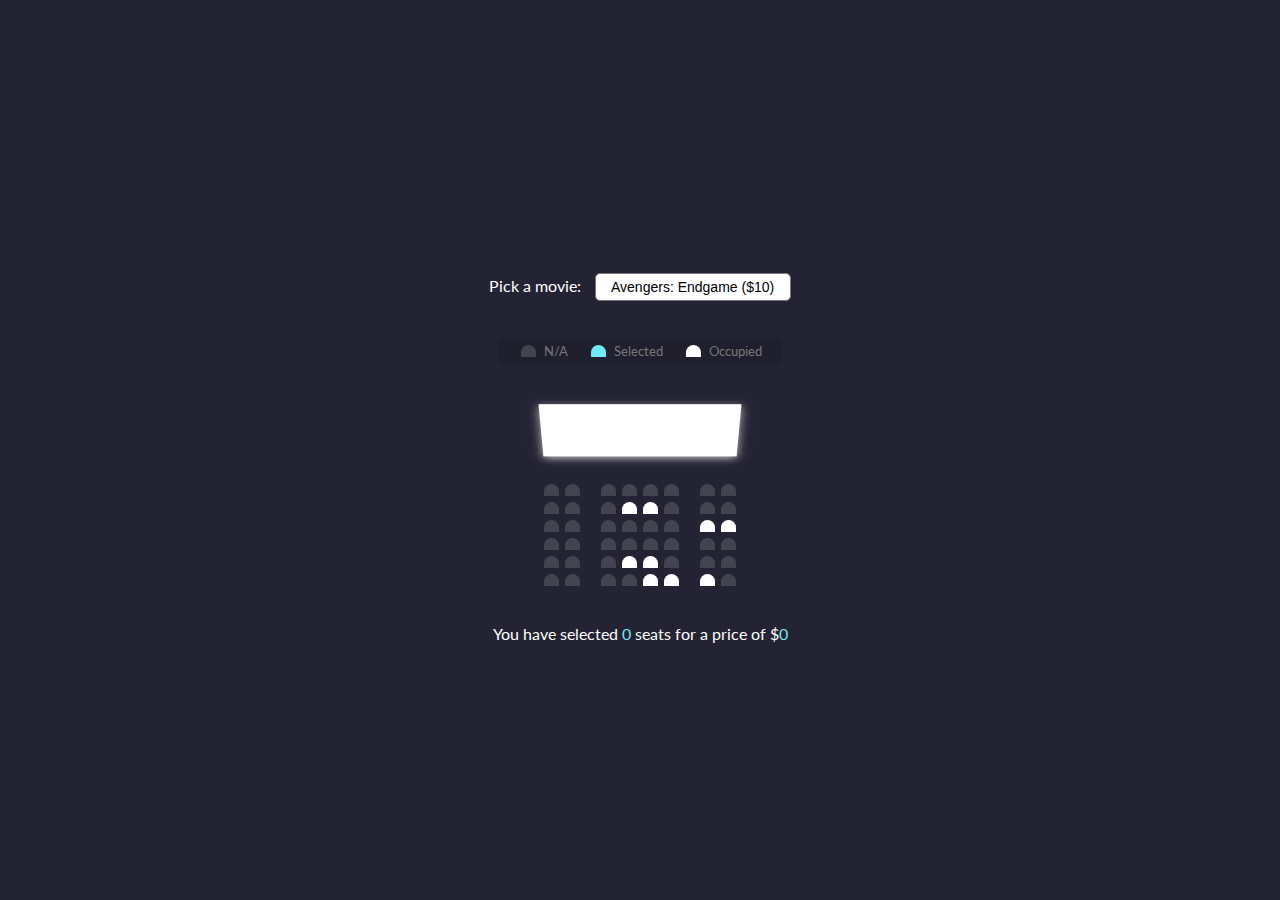
==== 02 - Movie Seat Booking/index.html @ 8b9b9609 "add html and basic css styles" ====
<!DOCTYPE html>
<html lang="en">
<head>
    <meta charset="UTF-8">
    <meta http-equiv="X-UA-Compatible" content="IE=edge">
    <meta name="viewport" content="width=device-width, initial-scale=1.0">
    <link rel="stylesheet" href="style.css">
    <script src="script.js" defer></script>
    <title>Movie Seat Booking</title>
</head>
<body>
    <div class="movie-container">
        <label for="movie">Pick a movie:</label>
        <select name="movie-price" id="movie">
            <option value="10">Avengers: Endgame ($10)</option>
            <option value="12">Joker ($12)</option>
            <option value="8">Toy Story 4 ($8)</option>
            <option value="9">The Lion King ($9)</option>
        </select>
    </div>

    <ul class="showcase">
        <li>
            <div class="seat"></div>
            <small>N/A</small>
        </li>
        <li>
            <div class="seat selected"></div>
            <small>Selected</small>
        </li>
        <li>
            <div class="seat occupied"></div>
            <small>Occupied</small>
        </li>
    </ul>

    <div class="container">
        <div class="screen"></div>

        <div class="row">
            <div class="seat"></div>
            <div class="seat"></div>
            <div class="seat"></div>
            <div class="seat"></div>
            <div class="seat"></div>
            <div class="seat"></div>
            <div class="seat"></div>
            <div class="seat"></div>
        </div>
        <div class="row">
            <div class="seat"></div>
            <div class="seat"></div>
            <div class="seat"></div>
            <div class="seat occupied"></div>
            <div class="seat occupied"></div>
            <div class="seat"></div>
            <div class="seat"></div>
            <div class="seat"></div>
        </div>
        <div class="row">
            <div class="seat"></div>
            <div class="seat"></div>
            <div class="seat"></div>
            <div class="seat"></div>
            <div class="seat"></div>
            <div class="seat"></div>
            <div class="seat occupied"></div>
            <div class="seat occupied"></div>
        </div>
        <div class="row">
            <div class="seat"></div>
            <div class="seat"></div>
            <div class="seat"></div>
            <div class="seat"></div>
            <div class="seat"></div>
            <div class="seat"></div>
            <div class="seat"></div>
            <div class="seat"></div>
        </div>
        <div class="row">
            <div class="seat"></div>
            <div class="seat"></div>
            <div class="seat"></div>
            <div class="seat occupied"></div>
            <div class="seat occupied"></div>
            <div class="seat"></div>
            <div class="seat"></div>
            <div class="seat"></div>
        </div>
        <div class="row">
            <div class="seat"></div>
            <div class="seat"></div>
            <div class="seat"></div>
            <div class="seat"></div>
            <div class="seat occupied"></div>
            <div class="seat occupied"></div>
            <div class="seat occupied"></div>
            <div class="seat"></div>
        </div>
    </div>
    
    <p class="text">You have selected <span id="count">0</span> seats for a price of $<span id="total">0</span></p>
</body>
</html>
---- 02 - Movie Seat Booking/style.css ----
@import url('https://fonts.googleapis.com/css2?family=Lato&display=swap');


* {
    box-sizing: border-box;
}

body {
    height: 100vh;
    margin: 0;
    display: flex;
    flex-direction: column;
    justify-content: center;
    align-items: center;
    background-color: #242333;
    font-family: 'Lato', sans-serif;
    color: white;
}

.movie-container {
    margin: 20px 0;
}

.movie-container select {
    margin-left: 10px;
    padding: 5px 15px 5px 15px;
    -moz-appearance: none;
    -webkit-appearance: none;
    appearance: none;
    background-color: #fff;
    border-radius: 5px;
    font-size: 14px;
}

.showcase {
    display: flex;
    justify-content: space-between;
    padding: 5px 10px;
    border-radius: 5px;
    background-color: rgba(0,0,0,0.1);
    list-style-type: none;
    color: #777;
}

.showcase li {
    display: flex;
    align-items: center;
    justify-content: center;
    margin: 0 10px;
}

.showcase li small {
    padding-left: 5px;
}

/* perspective - this is a super cool property that makes the screen look tilted */
.container {
    perspective: 1000px;
    margin-bottom: 30px;
}

.screen {
    height: 70px;
    width: 100%;
    margin: 15px 0;
    transform: rotateX(-45deg);
    background-color: #fff;
    box-shadow: 0 3px 10px rgba(255,255,255,0.7);    
}

.row {
    display: flex;
}

.seat {
    height: 12px;
    width: 15px;
    margin: 3px;
    border-top-left-radius: 10px;
    border-top-right-radius: 10px;
    background-color: #444451;
}

.seat.selected {
    background-color: #6feaf6;
}

.seat.occupied {
    background-color: #fff;
}

/* this is to show aisles in the seating chart */
.seat:nth-of-type(2) {
    margin-right: 18px;
}

.seat:nth-last-of-type(2) {
    margin-left: 18px;
}

/*for seats which are not occupied (available) we want to have a hover effect*/
.seat:not(.occupied):hover {
    cursor: pointer;
    transform: scale(1.2);
}

/* but we don't want that same efect on seats in the legend (showcase), they need to be static */
.showcase .seat:not(.occupied):hover {
    cursor: default;
    transform: scale(1);
}

.text {
    margin: 5px 0;
}

.text span {
    color: #6feaf6;
}
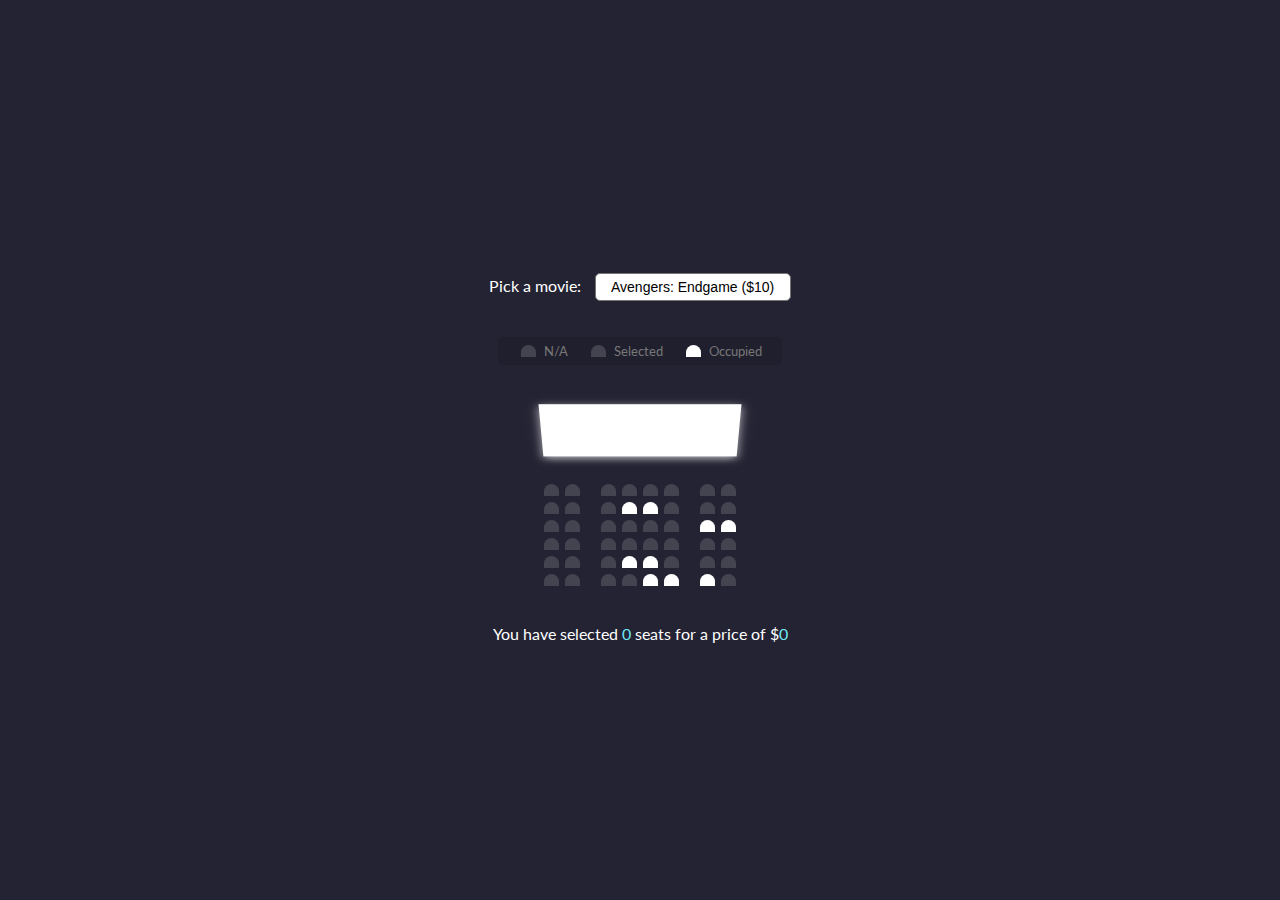
==== commit 212cbeb9: "add seat selection and total price functionality" ====
--- a/02 - Movie Seat Booking/index.html
+++ b/02 - Movie Seat Booking/index.html
@@ -25,7 +25,7 @@
             <small>N/A</small>
         </li>
         <li>
-            <div class="seat selected"></div>
+            <div class="seat"></div>
             <small>Selected</small>
         </li>
         <li>
